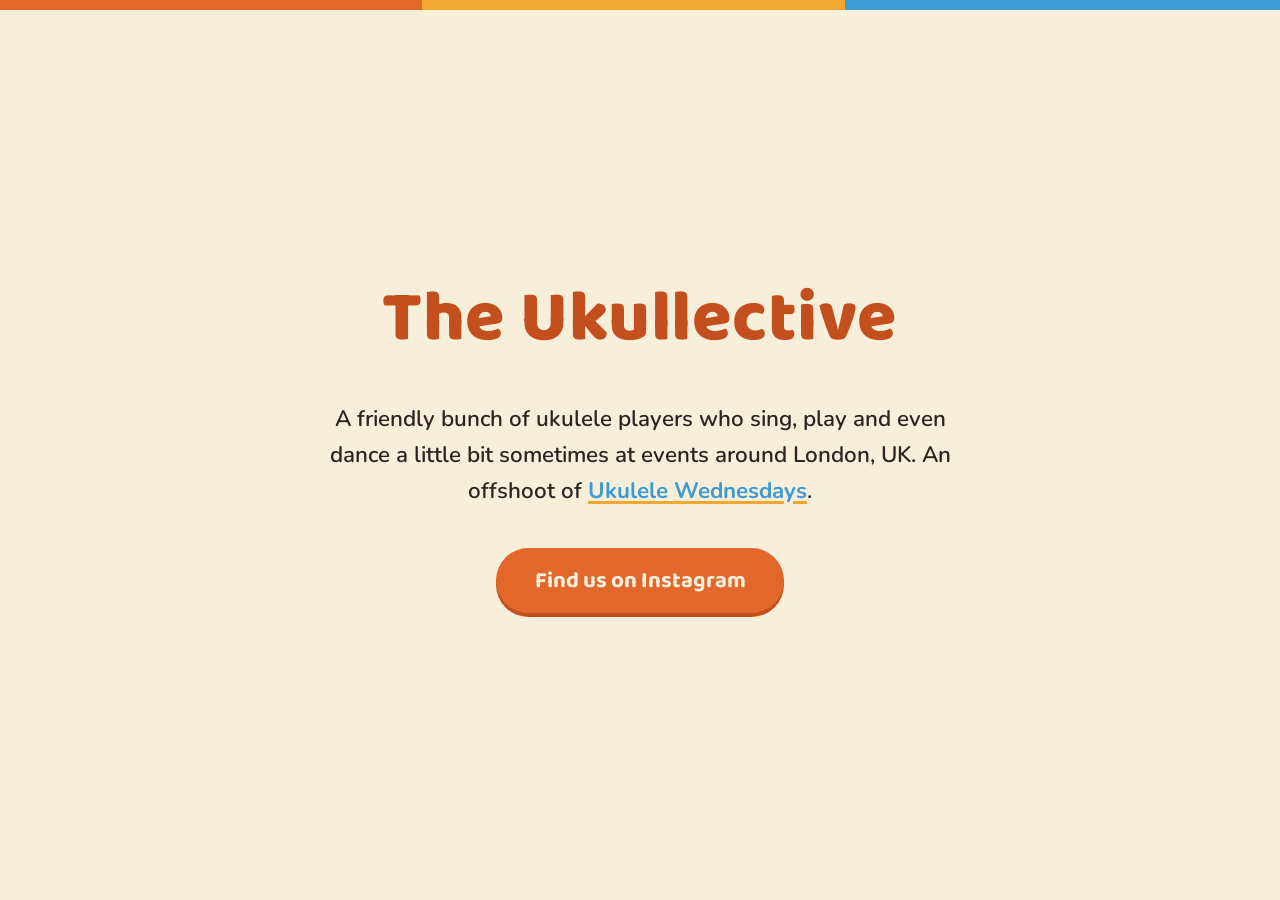
==== index.html @ a5ceacc6 "Add one-page static site for The Ukullective Cream/orange/yellow/sky-blue palette and rounded Baloo " ====
<!DOCTYPE html>
<html lang="en">
<head>
  <meta charset="UTF-8">
  <meta name="viewport" content="width=device-width, initial-scale=1.0">
  <title>The Ukullective</title>
  <link rel="preconnect" href="https://fonts.googleapis.com">
  <link rel="preconnect" href="https://fonts.gstatic.com" crossorigin>
  <link href="https://fonts.googleapis.com/css2?family=Baloo+2:wght@600;700;800&family=Nunito:wght@400;600;700&display=swap" rel="stylesheet">
  <link rel="stylesheet" href="style.css">
</head>
<body>
  <div class="top-bar" aria-hidden="true"></div>

  <main class="page">
    <h1 class="title">The Ukullective</h1>

    <p class="tagline">
      A friendly bunch of ukulele players who sing, play and even dance a little bit
      sometimes at events around London, UK. An offshoot of
      <a href="https://ukulelewednesdays.wordpress.com" target="_blank" rel="noopener">Ukulele Wednesdays</a>.
    </p>

    <a class="cta" href="https://www.instagram.com/theukullective/" target="_blank" rel="noopener">
      Find us on Instagram
    </a>
  </main>
</body>
</html>
---- style.css ----
:root {
  --cream: #f8efdb;
  --orange: #e2672a;
  --orange-dark: #c44f1e;
  --yellow: #f0a830;
  --brown: #2b2320;
  --sky: #3d9bd1;
}

* {
  box-sizing: border-box;
}

html, body {
  margin: 0;
  padding: 0;
}

body {
  background: var(--cream);
  color: var(--brown);
  font-family: 'Nunito', sans-serif;
  min-height: 100vh;
  display: flex;
  flex-direction: column;
}

.top-bar {
  height: 10px;
  width: 100%;
  background: linear-gradient(90deg, var(--orange) 0%, var(--orange) 33%, var(--yellow) 33%, var(--yellow) 66%, var(--sky) 66%, var(--sky) 100%);
}

.page {
  flex: 1;
  display: flex;
  flex-direction: column;
  align-items: center;
  justify-content: center;
  text-align: center;
  padding: 6vh 6vw 10vh;
}

.title {
  font-family: 'Baloo 2', sans-serif;
  font-weight: 800;
  color: var(--orange-dark);
  font-size: clamp(2.5rem, 8vw, 4.5rem);
  margin: 0 0 1.5rem;
  letter-spacing: 0.5px;
}

.tagline {
  font-size: clamp(1.1rem, 2.4vw, 1.4rem);
  font-weight: 600;
  line-height: 1.6;
  max-width: 640px;
  margin: 0 0 2.5rem;
}

.tagline a {
  color: var(--sky);
  text-decoration: underline;
  text-decoration-color: var(--yellow);
  text-decoration-thickness: 3px;
  text-underline-offset: 3px;
  font-weight: 700;
}

.tagline a:hover {
  color: var(--orange-dark);
}

.cta {
  font-family: 'Baloo 2', sans-serif;
  font-weight: 700;
  font-size: clamp(1.1rem, 2.5vw, 1.4rem);
  color: var(--cream);
  background: var(--orange);
  padding: 0.9rem 2.4rem;
  border-radius: 999px;
  text-decoration: none;
  box-shadow: 0 4px 0 var(--orange-dark);
  transition: transform 0.15s ease, box-shadow 0.15s ease, background 0.15s ease;
}

.cta:hover {
  background: var(--orange-dark);
  transform: translateY(2px);
  box-shadow: 0 2px 0 var(--orange-dark);
}

.cta:active {
  transform: translateY(4px);
  box-shadow: none;
}
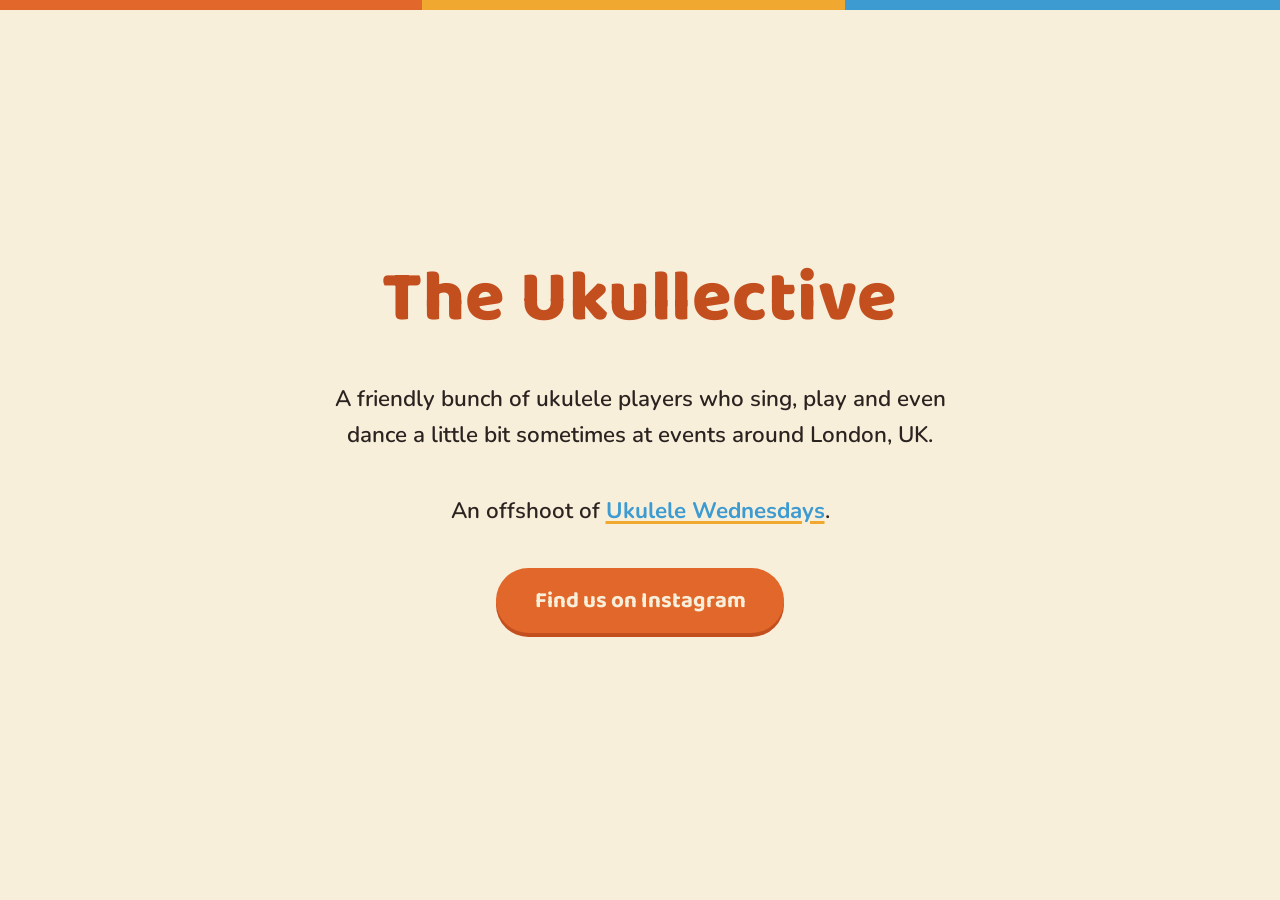
==== commit 1cb03341: "Update index.html" ====
--- a/index.html
+++ b/index.html
@@ -17,7 +17,9 @@
 
     <p class="tagline">
       A friendly bunch of ukulele players who sing, play and even dance a little bit
-      sometimes at events around London, UK. An offshoot of
+      sometimes at events around London, UK.
+    </p>
+    <p class="tagline">An offshoot of
       <a href="https://ukulelewednesdays.wordpress.com" target="_blank" rel="noopener">Ukulele Wednesdays</a>.
     </p>
 
